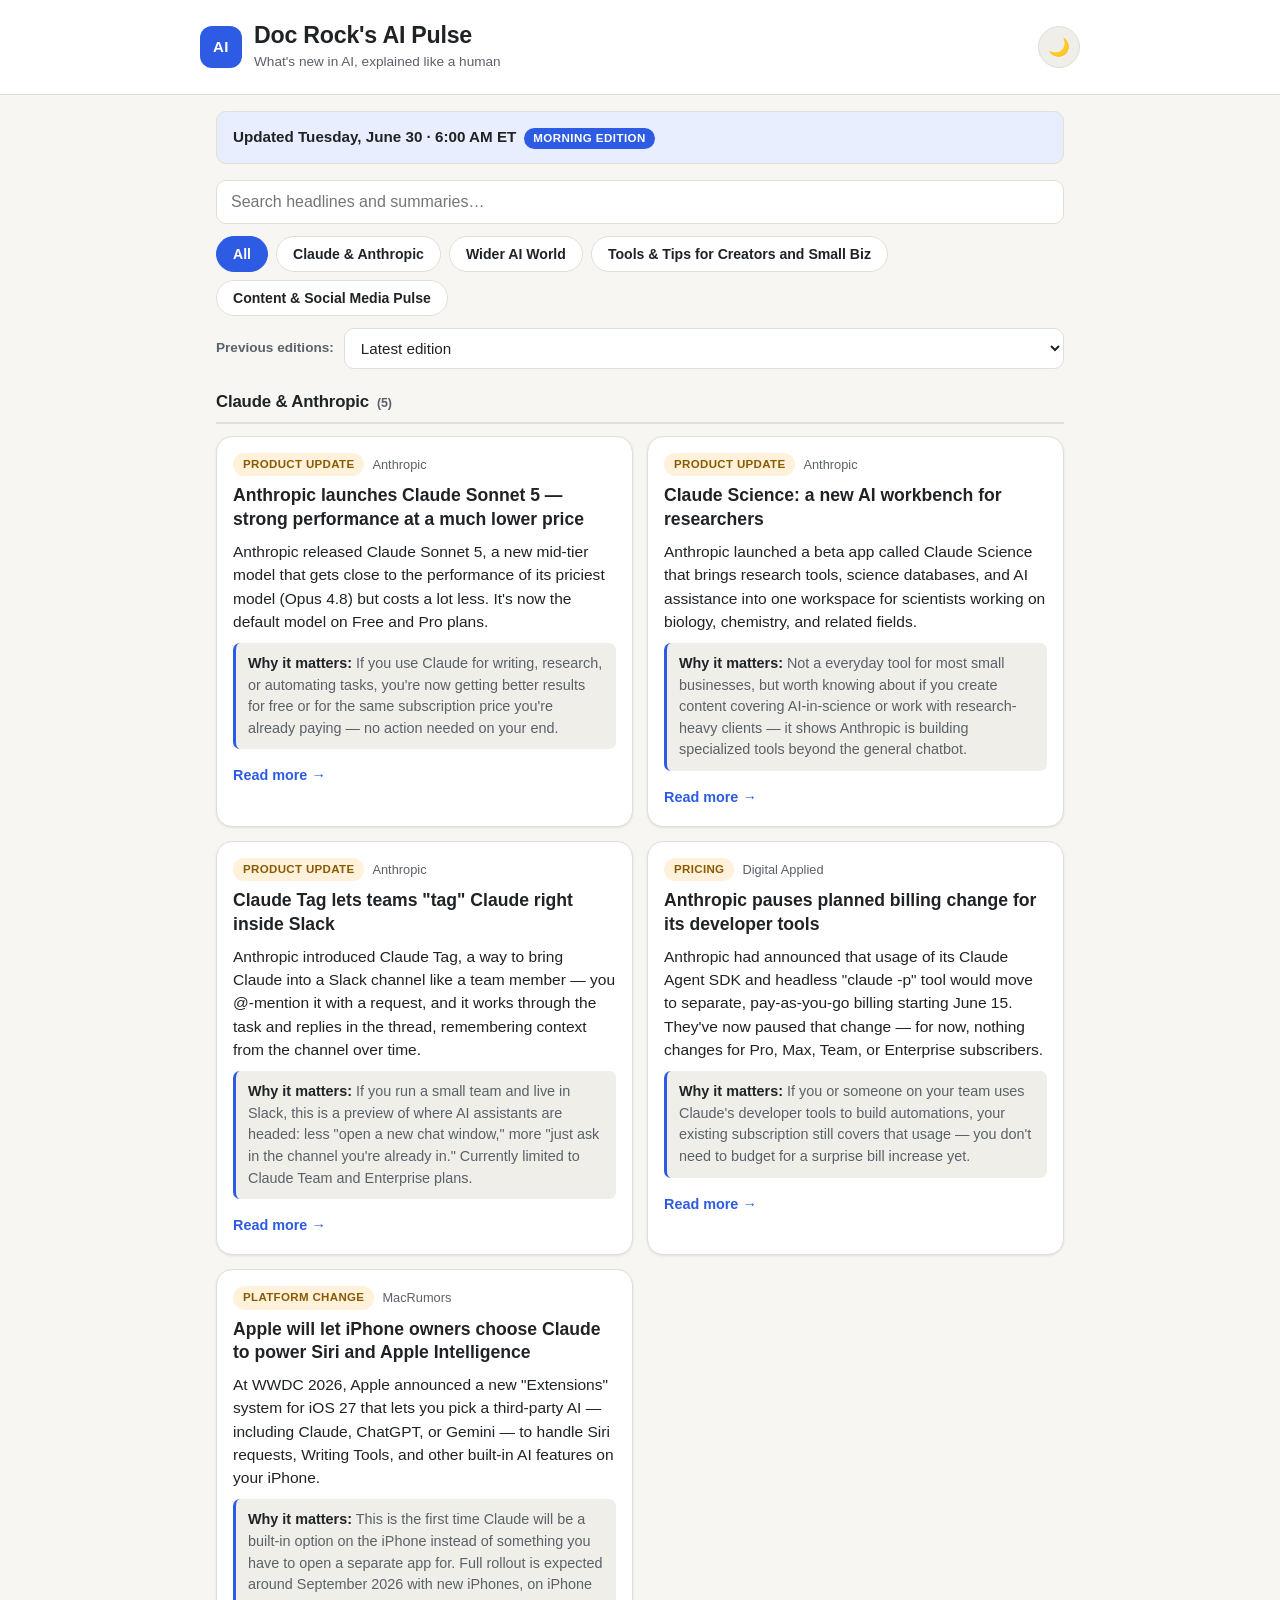
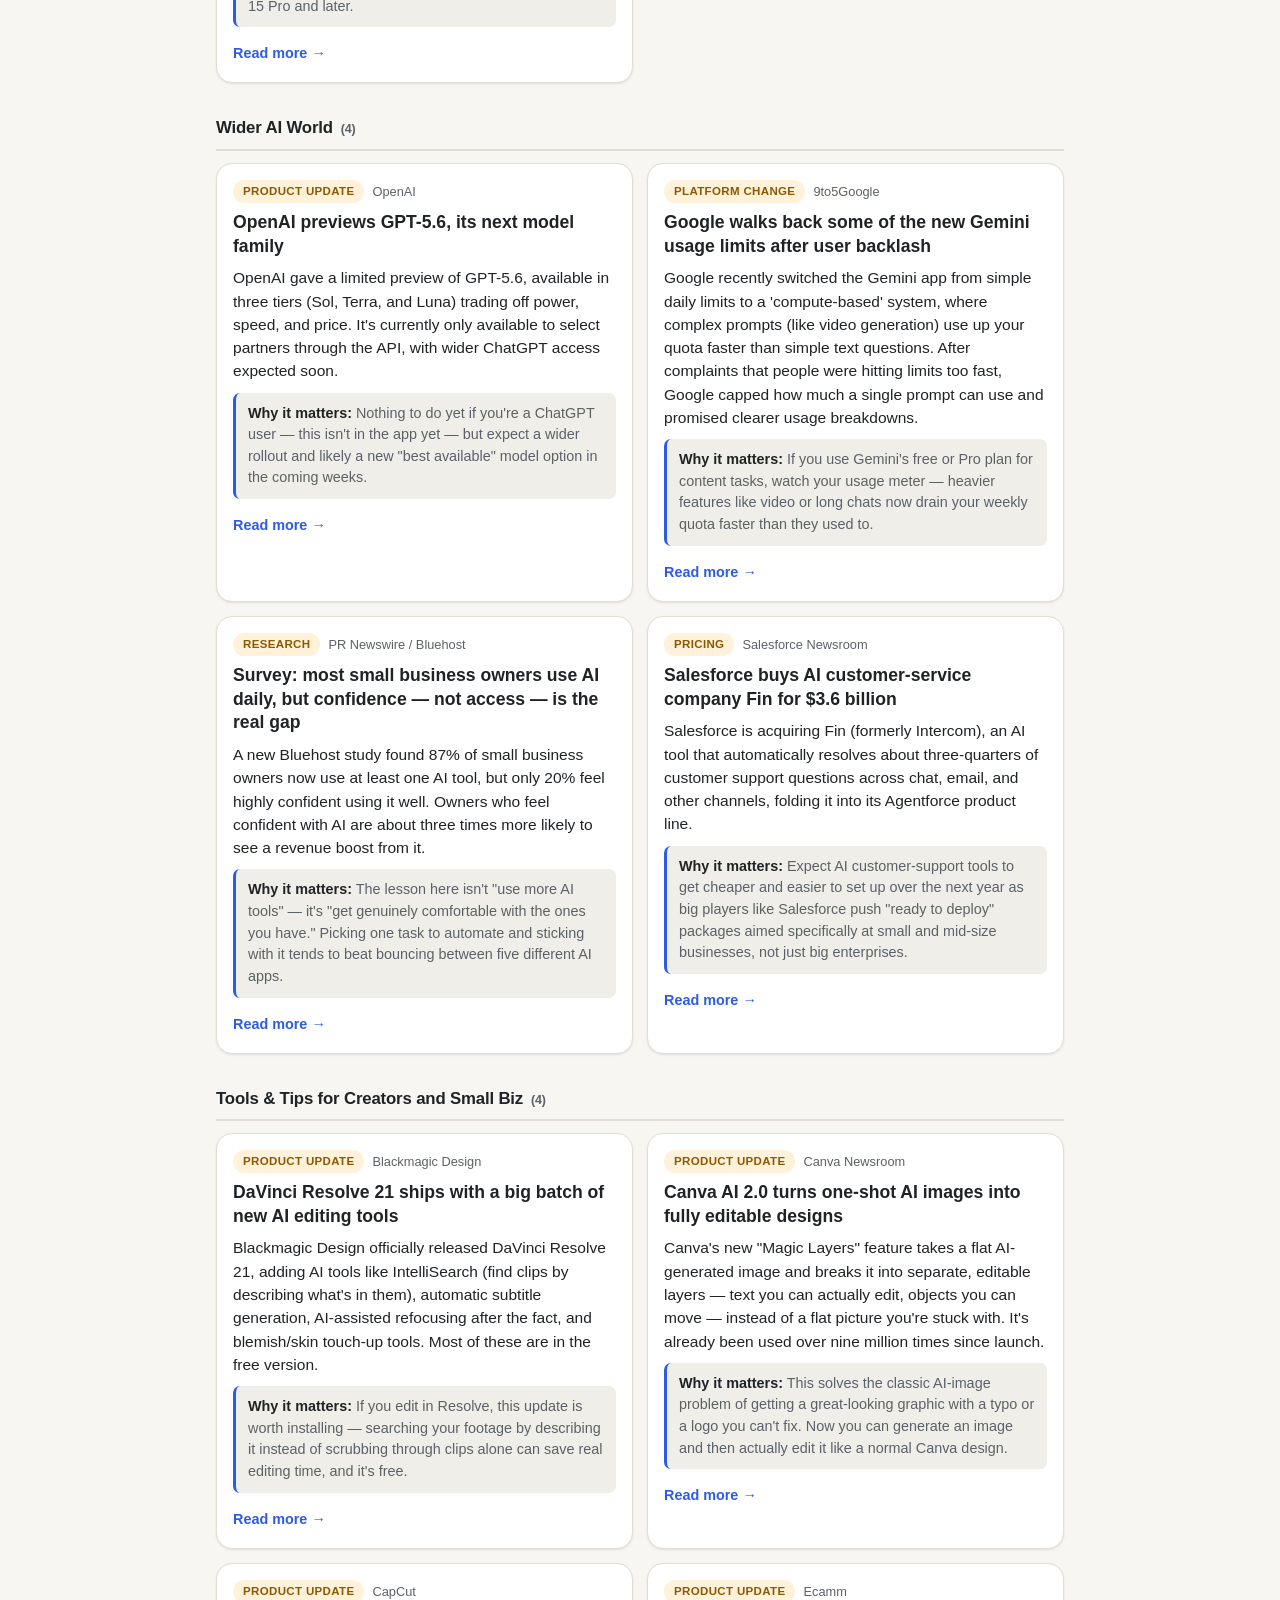
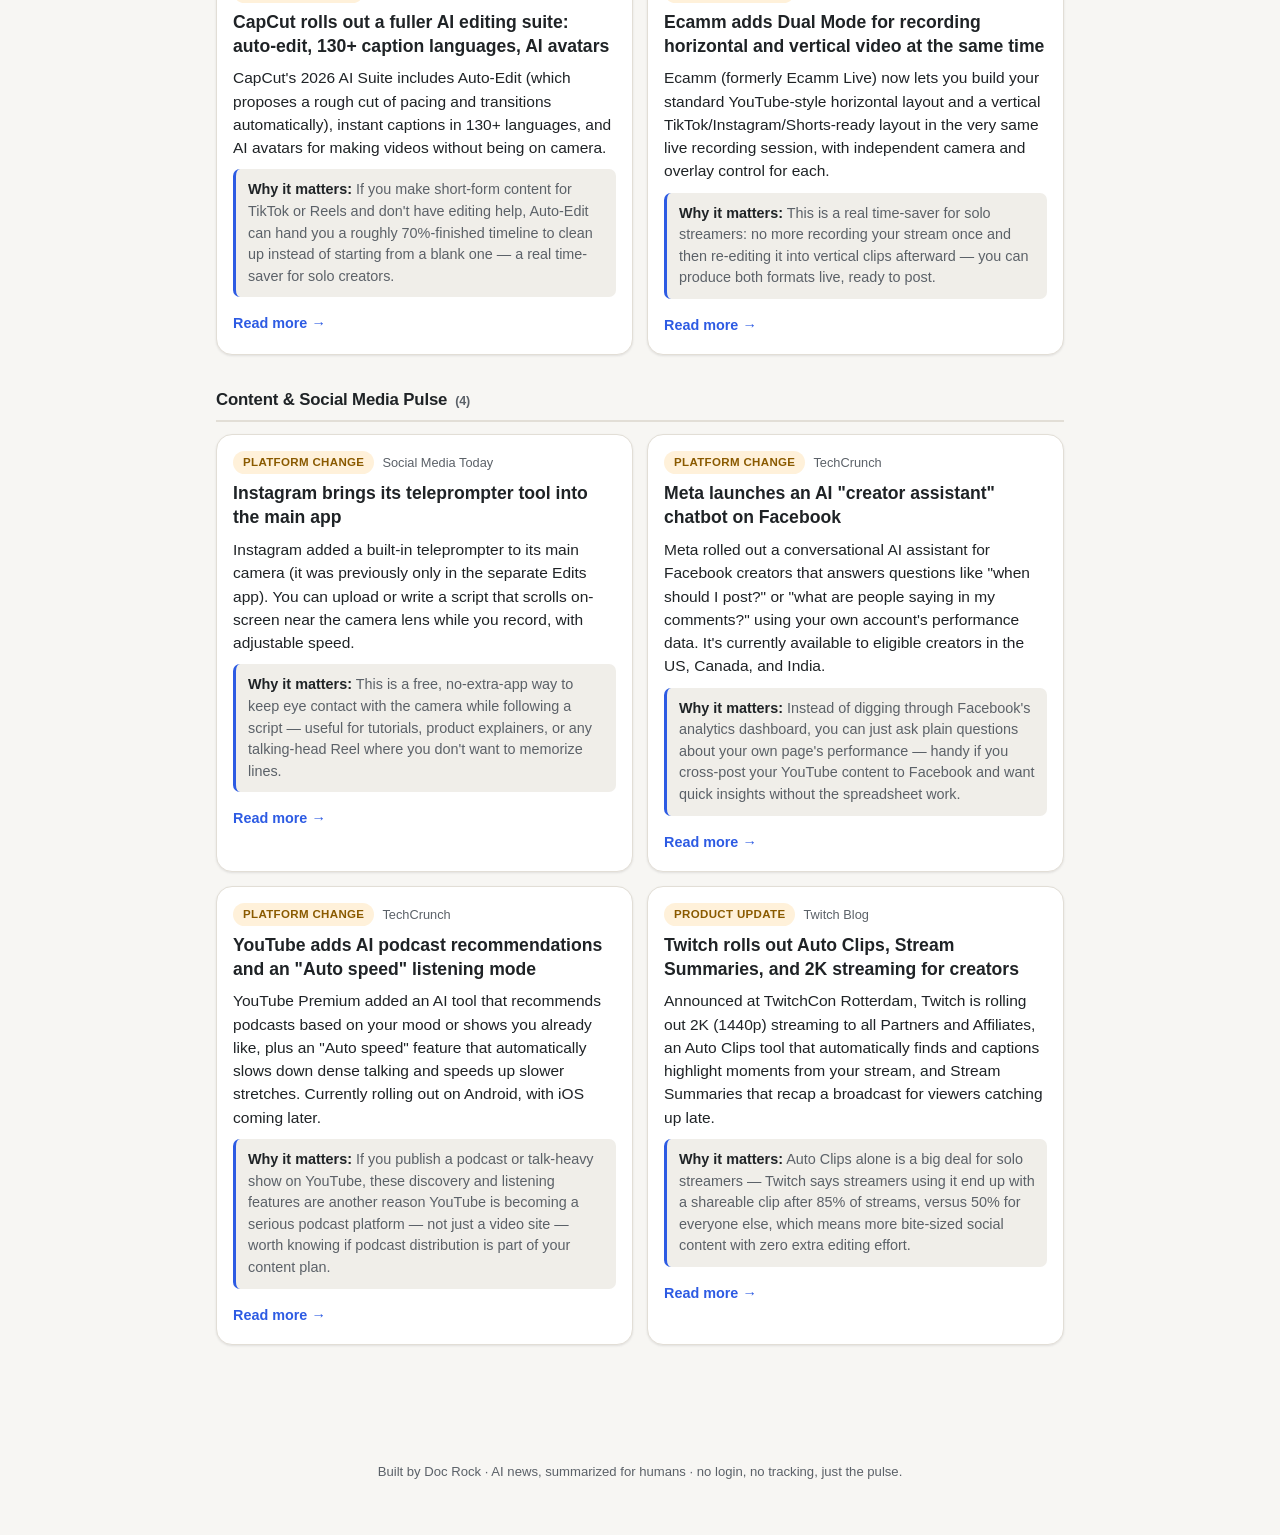
==== index.html @ c7adde3b "Initial build: Doc Rock's AI Pulse dashboard Static GitHub Pages site with category-filtered, search" ====
<!DOCTYPE html>
<html lang="en">
<head>
<meta charset="UTF-8">
<meta name="viewport" content="width=device-width, initial-scale=1.0">
<title>Doc Rock's AI Pulse</title>
<meta name="description" content="A friendly, no-jargon roundup of what's happening in AI today — for creators and small business owners.">
<link rel="stylesheet" href="assets/style.css">
</head>
<body>

<header class="site-header">
  <div class="wrap header-row">
    <div class="brand">
      <span class="brand-mark">AI</span>
      <div class="brand-text">
        <h1>Doc Rock's AI Pulse</h1>
        <p class="tagline">What's new in AI, explained like a human</p>
      </div>
    </div>
    <button id="theme-toggle" class="theme-toggle" type="button" aria-label="Switch to dark mode">
      <span aria-hidden="true">🌙</span>
    </button>
  </div>
</header>

<div class="wrap">

  <section id="status-banner" class="status-banner" aria-live="polite">
    <p id="status-text" class="status-text">Loading the latest update…</p>
  </section>

  <section class="controls">
    <div class="control-row">
      <label for="search-input" class="visually-hidden">Search news</label>
      <input
        type="search"
        id="search-input"
        class="search-input"
        placeholder="Search headlines and summaries…"
        autocomplete="off"
      >
    </div>

    <div class="control-row">
      <div id="category-filters" class="category-filters" role="tablist" aria-label="Filter by category">
        <button type="button" class="pill is-active" data-category="all" role="tab" aria-selected="true">All</button>
      </div>
    </div>

    <div class="control-row">
      <label for="archive-select" class="archive-label">Previous editions:</label>
      <select id="archive-select" class="archive-select">
        <option value="">Loading editions…</option>
      </select>
    </div>
  </section>

  <main id="content">
    <div id="loading-state" class="state-message">
      <p>Fetching the latest AI news…</p>
    </div>

    <div id="empty-state" class="state-message" hidden>
      <p>No news yet for this edition. Check back soon!</p>
    </div>

    <div id="error-state" class="state-message" hidden>
      <p>Couldn't load the news feed right now. Try refreshing the page in a bit.</p>
    </div>

    <div id="no-results-state" class="state-message" hidden>
      <p>No stories match your search or filter. Try clearing one of them.</p>
    </div>

    <div id="categories-container"></div>
  </main>

  <footer class="site-footer">
    <p>Built by Doc Rock &middot; AI news, summarized for humans &middot; no login, no tracking, just the pulse.</p>
  </footer>

</div>

<script src="assets/app.js"></script>
</body>
</html>
---- assets/style.css ----
/* ===========================================================
   Doc Rock's AI Pulse — styles
   Mobile-first, clean, big readable text, light theme default.
   =========================================================== */

:root {
  --bg: #f7f6f3;
  --surface: #ffffff;
  --surface-alt: #f0eee9;
  --border: #e2ded6;
  --text: #1f2326;
  --text-muted: #5b6168;
  --accent: #2d5be3;
  --accent-contrast: #ffffff;
  --accent-soft: #e8eefd;
  --tag-bg: #fff1da;
  --tag-text: #8a5a00;
  --shadow: 0 1px 3px rgba(20, 20, 30, 0.06), 0 1px 2px rgba(20, 20, 30, 0.04);
  --radius-lg: 16px;
  --radius-md: 10px;
  --radius-sm: 7px;
  --max-width: 880px;
  --font-body: -apple-system, BlinkMacSystemFont, "Segoe UI", Roboto, Helvetica, Arial, sans-serif;
}

[data-theme="dark"] {
  --bg: #14161a;
  --surface: #1e2126;
  --surface-alt: #262a31;
  --border: #33373f;
  --text: #f1f1ef;
  --text-muted: #a3a9b3;
  --accent: #6f95ff;
  --accent-contrast: #0d1117;
  --accent-soft: #1c2740;
  --tag-bg: #3a3120;
  --tag-text: #f3c463;
  --shadow: 0 1px 3px rgba(0, 0, 0, 0.4), 0 1px 2px rgba(0, 0, 0, 0.3);
}

* {
  box-sizing: border-box;
}

html {
  -webkit-text-size-adjust: 100%;
}

body {
  margin: 0;
  font-family: var(--font-body);
  background: var(--bg);
  color: var(--text);
  font-size: 17px;
  line-height: 1.5;
  -webkit-font-smoothing: antialiased;
  transition: background-color 0.2s ease, color 0.2s ease;
}

.wrap {
  max-width: var(--max-width);
  margin: 0 auto;
  padding: 0 16px;
}

.visually-hidden {
  position: absolute;
  width: 1px;
  height: 1px;
  padding: 0;
  margin: -1px;
  overflow: hidden;
  clip: rect(0, 0, 0, 0);
  white-space: nowrap;
  border: 0;
}

a {
  color: var(--accent);
}

/* ---------- Header ---------- */

.site-header {
  background: var(--surface);
  border-bottom: 1px solid var(--border);
}

.header-row {
  display: flex;
  align-items: center;
  justify-content: space-between;
  gap: 12px;
  padding: 18px 16px;
}

.brand {
  display: flex;
  align-items: center;
  gap: 12px;
  min-width: 0;
}

.brand-mark {
  flex-shrink: 0;
  display: inline-flex;
  align-items: center;
  justify-content: center;
  width: 42px;
  height: 42px;
  border-radius: 12px;
  background: var(--accent);
  color: var(--accent-contrast);
  font-weight: 800;
  font-size: 15px;
  letter-spacing: 0.5px;
}

.brand-text h1 {
  margin: 0;
  font-size: 1.25rem;
  font-weight: 800;
  letter-spacing: -0.01em;
  line-height: 1.2;
}

.tagline {
  margin: 2px 0 0;
  font-size: 0.85rem;
  color: var(--text-muted);
}

.theme-toggle {
  flex-shrink: 0;
  width: 42px;
  height: 42px;
  border-radius: 50%;
  border: 1px solid var(--border);
  background: var(--surface-alt);
  font-size: 1.1rem;
  cursor: pointer;
  display: flex;
  align-items: center;
  justify-content: center;
}

.theme-toggle:hover {
  background: var(--accent-soft);
}

/* ---------- Status banner ---------- */

.status-banner {
  margin-top: 16px;
  background: var(--accent-soft);
  border: 1px solid var(--border);
  border-radius: var(--radius-md);
  padding: 14px 16px;
}

.status-text {
  margin: 0;
  font-size: 0.95rem;
  font-weight: 600;
  color: var(--text);
}

.status-text .edition-badge {
  display: inline-block;
  margin-left: 8px;
  padding: 2px 9px;
  border-radius: 999px;
  background: var(--accent);
  color: var(--accent-contrast);
  font-size: 0.72rem;
  font-weight: 700;
  text-transform: uppercase;
  letter-spacing: 0.04em;
  vertical-align: middle;
}

/* ---------- Controls ---------- */

.controls {
  margin-top: 16px;
  display: flex;
  flex-direction: column;
  gap: 12px;
}

.control-row {
  display: flex;
  flex-wrap: wrap;
  align-items: center;
  gap: 10px;
}

.search-input {
  width: 100%;
  padding: 12px 14px;
  font-size: 1rem;
  border: 1px solid var(--border);
  border-radius: var(--radius-md);
  background: var(--surface);
  color: var(--text);
}

.search-input:focus {
  outline: 2px solid var(--accent);
  outline-offset: 1px;
}

.category-filters {
  display: flex;
  flex-wrap: wrap;
  gap: 8px;
  width: 100%;
}

.pill {
  flex: 0 0 auto;
  padding: 9px 16px;
  border-radius: 999px;
  border: 1px solid var(--border);
  background: var(--surface);
  color: var(--text);
  font-size: 0.88rem;
  font-weight: 600;
  cursor: pointer;
  white-space: nowrap;
}

.pill:hover {
  background: var(--surface-alt);
}

.pill.is-active {
  background: var(--accent);
  border-color: var(--accent);
  color: var(--accent-contrast);
}

.archive-label {
  font-size: 0.85rem;
  color: var(--text-muted);
  font-weight: 600;
  flex: 0 0 auto;
}

.archive-select {
  flex: 1 1 200px;
  padding: 10px 12px;
  font-size: 0.95rem;
  border: 1px solid var(--border);
  border-radius: var(--radius-md);
  background: var(--surface);
  color: var(--text);
  min-width: 0;
}

/* ---------- Main content / states ---------- */

main {
  margin-top: 20px;
  padding-bottom: 48px;
}

.state-message {
  text-align: center;
  padding: 40px 16px;
  color: var(--text-muted);
  font-size: 1rem;
}

/* ---------- Category sections ---------- */

.category-section {
  margin-bottom: 32px;
}

.category-section[hidden] {
  display: none;
}

.category-heading {
  display: flex;
  align-items: baseline;
  gap: 8px;
  margin: 0 0 12px;
  font-size: 1.05rem;
  font-weight: 800;
  letter-spacing: -0.01em;
  border-bottom: 2px solid var(--border);
  padding-bottom: 8px;
}

.category-count {
  font-size: 0.78rem;
  font-weight: 600;
  color: var(--text-muted);
}

.card-list {
  display: flex;
  flex-direction: column;
  gap: 12px;
}

/* ---------- News card ---------- */

.card {
  background: var(--surface);
  border: 1px solid var(--border);
  border-radius: var(--radius-lg);
  padding: 16px;
  box-shadow: var(--shadow);
}

.card-top {
  display: flex;
  flex-wrap: wrap;
  align-items: center;
  gap: 8px;
  margin-bottom: 8px;
}

.card-tag {
  display: inline-block;
  padding: 3px 10px;
  border-radius: 999px;
  background: var(--tag-bg);
  color: var(--tag-text);
  font-size: 0.72rem;
  font-weight: 700;
  text-transform: uppercase;
  letter-spacing: 0.03em;
}

.card-source {
  font-size: 0.8rem;
  color: var(--text-muted);
}

.card h3 {
  margin: 0 0 8px;
  font-size: 1.1rem;
  line-height: 1.35;
  font-weight: 750;
}

.card h3 a {
  color: var(--text);
  text-decoration: none;
}

.card h3 a:hover {
  color: var(--accent);
  text-decoration: underline;
}

.card-summary {
  margin: 0 0 10px;
  color: var(--text);
  font-size: 0.97rem;
}

.card-why {
  margin: 0 0 12px;
  padding: 10px 12px;
  background: var(--surface-alt);
  border-left: 3px solid var(--accent);
  border-radius: var(--radius-sm);
  font-size: 0.9rem;
  color: var(--text-muted);
}

.card-why strong {
  color: var(--text);
}

.card-link {
  display: inline-flex;
  align-items: center;
  gap: 6px;
  font-size: 0.9rem;
  font-weight: 700;
  text-decoration: none;
}

.card-link:hover {
  text-decoration: underline;
}

/* ---------- Footer ---------- */

.site-footer {
  text-align: center;
  padding: 24px 16px 40px;
  color: var(--text-muted);
  font-size: 0.82rem;
}

/* ---------- Larger screens ---------- */

@media (min-width: 600px) {
  body {
    font-size: 18px;
  }

  .brand-text h1 {
    font-size: 1.45rem;
  }

  .control-row {
    flex-wrap: nowrap;
  }

  .search-input {
    width: auto;
    flex: 1 1 auto;
  }
}

@media (min-width: 700px) {
  .card-list {
    display: grid;
    grid-template-columns: repeat(2, 1fr);
    gap: 14px;
  }
}

@media (min-width: 860px) {
  .header-row {
    padding: 22px 0;
  }
}
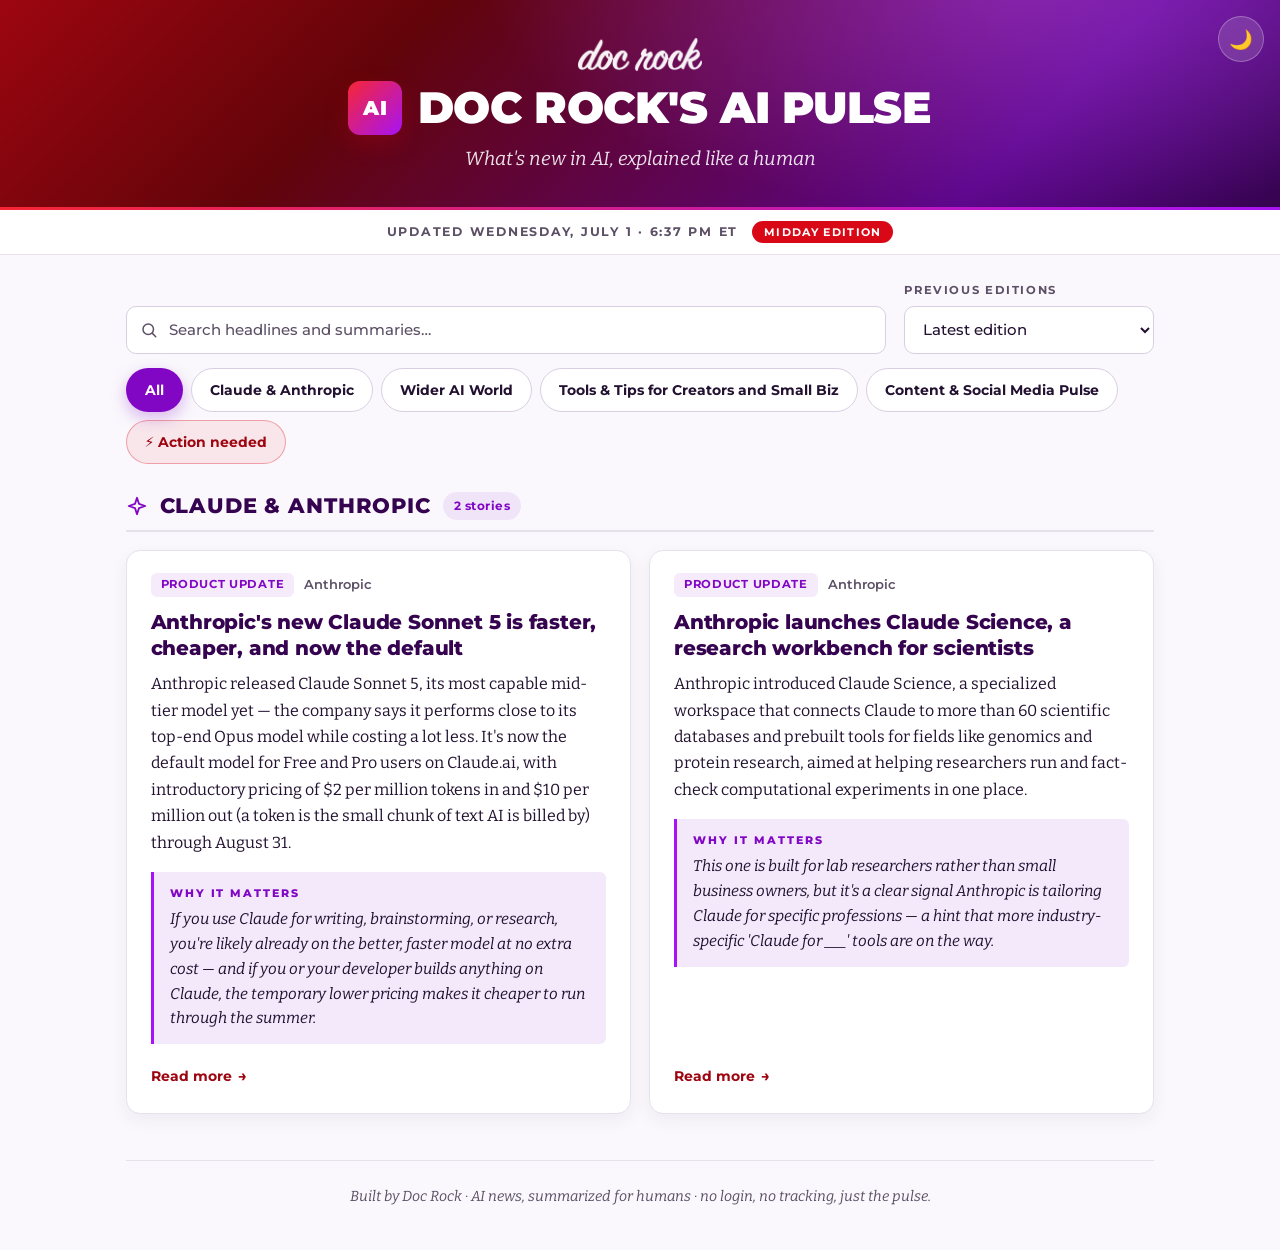
==== commit 3d5cc677: "Build the restyle: new masthead, tokens-based styles, Track A UI Recreates the Claude Design prototy" ====
--- a/index.html
+++ b/index.html
@@ -5,72 +5,101 @@
 <meta name="viewport" content="width=device-width, initial-scale=1.0">
 <title>Doc Rock's AI Pulse</title>
 <meta name="description" content="A friendly, no-jargon roundup of what's happening in AI today — for creators and small business owners.">
+<link rel="stylesheet" href="assets/fonts.css">
+<link rel="stylesheet" href="pulse-tokens.css">
 <link rel="stylesheet" href="assets/style.css">
 </head>
 <body>
 
 <header class="site-header">
-  <div class="wrap header-row">
-    <div class="brand">
-      <span class="brand-mark">AI</span>
-      <div class="brand-text">
-        <h1>Doc Rock's AI Pulse</h1>
-        <p class="tagline">What's new in AI, explained like a human</p>
-      </div>
+  <div class="masthead-glow" aria-hidden="true"></div>
+  <div class="masthead-content">
+    <img class="masthead-logotype" src="assets/doc-rock-logotype.png" alt="doc rock">
+    <div class="brand-row">
+      <span class="brand-mark" aria-hidden="true">AI</span>
+      <h1>Doc Rock's AI Pulse</h1>
     </div>
-    <button id="theme-toggle" class="theme-toggle" type="button" aria-label="Switch to dark mode">
-      <span aria-hidden="true">🌙</span>
-    </button>
+    <p class="tagline">What's new in AI, explained like a human</p>
   </div>
+  <button id="theme-toggle" class="theme-toggle" type="button" aria-label="Switch to dark mode">
+    <span aria-hidden="true">🌙</span>
+  </button>
+  <div class="masthead-rule" aria-hidden="true"></div>
 </header>
+
+<section id="status-banner" class="status-banner" aria-live="polite">
+  <p id="status-text" class="status-text">Loading the latest update…</p>
+</section>
 
 <div class="wrap">
 
-  <section id="status-banner" class="status-banner" aria-live="polite">
-    <p id="status-text" class="status-text">Loading the latest update…</p>
-  </section>
-
   <section class="controls">
-    <div class="control-row">
-      <label for="search-input" class="visually-hidden">Search news</label>
-      <input
-        type="search"
-        id="search-input"
-        class="search-input"
-        placeholder="Search headlines and summaries…"
-        autocomplete="off"
-      >
-    </div>
-
-    <div class="control-row">
-      <div id="category-filters" class="category-filters" role="tablist" aria-label="Filter by category">
-        <button type="button" class="pill is-active" data-category="all" role="tab" aria-selected="true">All</button>
+    <div class="control-fields">
+      <div class="search-wrap">
+        <svg class="search-icon" aria-hidden="true" viewBox="0 0 24 24" fill="none" stroke="currentColor" stroke-width="2" stroke-linecap="round" stroke-linejoin="round"><path d="M11 4a7 7 0 1 0 0 14a7 7 0 1 0 0-14M16.2 16.2L21 21"/></svg>
+        <label for="search-input" class="visually-hidden">Search news</label>
+        <input
+          type="search"
+          id="search-input"
+          class="search-input"
+          placeholder="Search headlines and summaries…"
+          autocomplete="off"
+        >
+      </div>
+      <div class="archive-group">
+        <label for="archive-select" class="archive-label">Previous editions</label>
+        <select id="archive-select" class="archive-select">
+          <option value="">Loading editions…</option>
+        </select>
       </div>
     </div>
 
-    <div class="control-row">
-      <label for="archive-select" class="archive-label">Previous editions:</label>
-      <select id="archive-select" class="archive-select">
-        <option value="">Loading editions…</option>
-      </select>
-    </div>
+    <div id="category-filters" class="category-filters" role="tablist" aria-label="Filter by category"></div>
   </section>
 
   <main id="content">
     <div id="loading-state" class="state-message">
-      <p>Fetching the latest AI news…</p>
+      <p class="loading-line"><span class="loading-dot" aria-hidden="true"></span>Fetching the latest AI news…</p>
+      <div class="skeleton-grid" aria-hidden="true">
+        <div class="skeleton-card">
+          <div class="skeleton-row">
+            <div class="skeleton-bar" style="height:22px;width:96px;"></div>
+            <div class="skeleton-bar" style="height:22px;width:70px;animation-delay:0.15s;"></div>
+          </div>
+          <div class="skeleton-bar" style="height:18px;width:82%;animation-delay:0.3s;"></div>
+          <div class="skeleton-bar" style="height:12px;width:100%;animation-delay:0.45s;"></div>
+          <div class="skeleton-bar" style="height:12px;width:94%;animation-delay:0.6s;"></div>
+          <div class="skeleton-bar" style="height:46px;width:100%;animation-delay:0.75s;"></div>
+        </div>
+        <div class="skeleton-card skeleton-card--second">
+          <div class="skeleton-row">
+            <div class="skeleton-bar" style="height:22px;width:96px;animation-delay:0.2s;"></div>
+            <div class="skeleton-bar" style="height:22px;width:70px;animation-delay:0.35s;"></div>
+          </div>
+          <div class="skeleton-bar" style="height:18px;width:82%;animation-delay:0.5s;"></div>
+          <div class="skeleton-bar" style="height:12px;width:100%;animation-delay:0.65s;"></div>
+          <div class="skeleton-bar" style="height:12px;width:94%;animation-delay:0.8s;"></div>
+          <div class="skeleton-bar" style="height:46px;width:100%;animation-delay:0.95s;"></div>
+        </div>
+      </div>
     </div>
 
-    <div id="empty-state" class="state-message" hidden>
-      <p>No news yet for this edition. Check back soon!</p>
+    <div id="empty-state" class="state-panel" hidden>
+      <svg class="state-icon" aria-hidden="true" viewBox="0 0 24 24" fill="none" stroke="currentColor" stroke-width="2" stroke-linecap="round" stroke-linejoin="round" style="width:34px;height:34px;"><path d="M12 8a4 4 0 1 0 0 8a4 4 0 1 0 0-8M12 2v2M12 20v2M4.9 4.9l1.4 1.4M17.7 17.7l1.4 1.4M2 12h2M20 12h2M4.9 19.1l1.4-1.4M17.7 6.3l1.4-1.4"/></svg>
+      <p class="state-kicker">Slow news day</p>
+      <p class="state-text">No news yet for this edition. Check back soon!</p>
     </div>
 
-    <div id="error-state" class="state-message" hidden>
-      <p>Couldn't load the news feed right now. Try refreshing the page in a bit.</p>
+    <div id="error-state" class="state-panel state-panel--error" hidden>
+      <svg class="state-icon state-icon--hot" aria-hidden="true" viewBox="0 0 24 24" fill="none" stroke="currentColor" stroke-width="2" stroke-linecap="round" stroke-linejoin="round" style="width:32px;height:32px;"><path d="M10.3 4.1L2.6 18a2 2 0 0 0 1.7 3h15.4a2 2 0 0 0 1.7-3L13.7 4.1a2 2 0 0 0-3.4 0M12 9v5M12 17.5v.5"/></svg>
+      <p class="state-text">Couldn't load the news feed right now. Try refreshing the page in a bit.</p>
+      <button type="button" id="error-retry" class="btn btn--hot">Refresh</button>
     </div>
 
-    <div id="no-results-state" class="state-message" hidden>
-      <p>No stories match your search or filter. Try clearing one of them.</p>
+    <div id="no-results-state" class="state-panel state-panel--wide" hidden>
+      <svg class="state-icon" aria-hidden="true" viewBox="0 0 24 24" fill="none" stroke="currentColor" stroke-width="2" stroke-linecap="round" stroke-linejoin="round" style="width:32px;height:32px;"><path d="M11 4a7 7 0 1 0 0 14a7 7 0 1 0 0-14M16.2 16.2L21 21M8.5 11h5"/></svg>
+      <p class="state-text">No stories match your search or filter. Try clearing one of them.</p>
+      <button type="button" id="clear-filters" class="btn btn--accent">Clear search &amp; filters</button>
     </div>
 
     <div id="categories-container"></div>
--- a/assets/fonts.css
+++ b/assets/fonts.css
@@ -0,0 +1,67 @@
+/* ============================================================
+   Doc Rock's AI Pulse — self-hosted fonts
+   Place this file next to the fonts/ folder (both under assets/).
+   Load BEFORE pulse-tokens.css.
+   ============================================================ */
+
+/* ---- Montserrat (display / UI) — variable, 100–900 ---- */
+@font-face {
+  font-family: "Montserrat";
+  src: url("fonts/Montserrat-Variable.woff2") format("woff2-variations"),
+       url("fonts/Montserrat-Variable.woff2") format("woff2");
+  font-weight: 100 900;
+  font-style: normal;
+  font-display: swap;
+}
+@font-face {
+  font-family: "Montserrat";
+  src: url("fonts/Montserrat-Italic-Variable.woff2") format("woff2-variations"),
+       url("fonts/Montserrat-Italic-Variable.woff2") format("woff2");
+  font-weight: 100 900;
+  font-style: italic;
+  font-display: swap;
+}
+
+/* ---- Bitter (body) ---- */
+@font-face {
+  font-family: "Bitter";
+  src: url("fonts/Bitter-Regular.ttf") format("truetype");
+  font-weight: 400;
+  font-style: normal;
+  font-display: swap;
+}
+@font-face {
+  font-family: "Bitter";
+  src: url("fonts/Bitter-Italic.ttf") format("truetype");
+  font-weight: 400;
+  font-style: italic;
+  font-display: swap;
+}
+@font-face {
+  font-family: "Bitter";
+  src: url("fonts/Bitter-Medium.ttf") format("truetype");
+  font-weight: 500;
+  font-style: normal;
+  font-display: swap;
+}
+@font-face {
+  font-family: "Bitter";
+  src: url("fonts/Bitter-MediumItalic.ttf") format("truetype");
+  font-weight: 500;
+  font-style: italic;
+  font-display: swap;
+}
+@font-face {
+  font-family: "Bitter";
+  src: url("fonts/Bitter-SemiBold.ttf") format("truetype");
+  font-weight: 600;
+  font-style: normal;
+  font-display: swap;
+}
+@font-face {
+  font-family: "Bitter";
+  src: url("fonts/Bitter-Bold.ttf") format("truetype");
+  font-weight: 700;
+  font-style: normal;
+  font-display: swap;
+}
--- a/pulse-tokens.css
+++ b/pulse-tokens.css
@@ -0,0 +1,117 @@
+/* ============================================================
+   Doc Rock's AI Pulse — design tokens (handoff)
+   Light is the site default; dark applies via [data-theme="dark"]
+   (the same attribute swap the current build uses). Values come
+   from the Doc Rock Design System; that system is dark-default,
+   so scopes are flipped here but every value is identical.
+   ============================================================ */
+
+:root {
+  /* color */
+  --color-bg: #faf8fc;
+  --color-surface: #ffffff;
+  --color-surface-alt: #f3eef8;
+  --color-text: #221130;
+  --color-text-muted: #5c4f66;
+  --color-heading: #35034f;
+  --color-border: #e6e1eb;
+  --color-border-strong: #d8cfe2;
+  --color-accent: #8207c5;
+  --color-accent-fill: #8207c5;   /* active pill / button fill, both themes */
+  --color-accent-soft: rgba(130,7,197,0.08);
+  --color-on-accent: #ffffff;
+  --color-hot: #d90816;
+  --color-hot-fill: #d90816;      /* midday badge, both themes */
+  --color-hot-soft: rgba(217,8,22,0.07);
+  --color-hot-border: rgba(217,8,22,0.32);
+  --color-link: #9d0610;
+  --color-tag-bg: rgba(130,7,197,0.08);
+  --color-tag-text: #8207c5;
+  --color-why-bg: #f3e9fb;
+  --color-why-border: #a713f6;
+  --color-badge-bg: #f3eef8;
+  --color-badge-border: #e0d6ea;
+  --color-act-surface: #fff7f7;
+  --color-skeleton: rgba(53,3,79,0.08);
+
+  /* gradients & glows (theme-constant) */
+  --grad-masthead: linear-gradient(135deg, #9d0610 0%, #62040a 30%, #5b058a 78%, #35034f 100%);
+  --grad-hot: linear-gradient(135deg, #f72634, #a713f6);
+  --grad-strip: linear-gradient(135deg, #d90816, #8207c5);
+  --glow-violet: radial-gradient(900px 400px at 80% -10%, rgba(189,78,249,0.45), rgba(189,78,249,0) 60%);
+
+  /* shadows */
+  --shadow-sm: 0 6px 18px rgba(53,3,79,0.06);
+  --shadow-md: 0 10px 30px rgba(53,3,79,0.08);
+  --shadow-glow: 0 8px 24px rgba(217,8,22,0.22);
+
+  /* type */
+  --font-display: 'Montserrat', system-ui, -apple-system, 'Segoe UI', sans-serif;
+  --font-body: 'Bitter', Georgia, 'Times New Roman', serif;
+  --text-xs: 11.5px;       /* tag chips, badges (caps, +0.06em) */
+  --text-sm: 13px;         /* sources, meta */
+  --text-dateline: 12.5px; /* caps, +0.14em */
+  --text-base: 14px;       /* pills, buttons, Read more */
+  --text-body: 16px;       /* summaries */
+  --text-why: 15.5px;      /* why-it-matters (Bitter italic) */
+  --text-lg: 20px;         /* card headlines (Montserrat 800) */
+  --text-xl: 21px;         /* section headings (caps, +0.04em) */
+  --text-masthead: clamp(25px, 2.1vw + 17px, 45px);
+  --lh-body: 1.65;
+  --lh-heading: 1.3;
+
+  /* space (4px base) */
+  --space-1: 4px;  --space-2: 8px;   --space-3: 12px;
+  --space-4: 16px; --space-5: 20px;  --space-6: 24px;
+  --space-8: 32px; --space-10: 40px; --space-12: 48px;
+
+  /* radius */
+  --radius-sm: 6px;   /* tag chips, skeleton bars */
+  --radius-md: 10px;  /* inputs, select */
+  --radius-lg: 14px;  /* news cards */
+  --radius-xl: 18px;  /* state panels */
+  --radius-pill: 999px;
+
+  /* motion */
+  --dur-fast: 0.12s;
+  --dur: 0.2s;
+  --dur-slow: 0.3s;
+  --ease: cubic-bezier(0.22, 0.61, 0.36, 1);
+  --lift: translateY(-2px);
+
+  /* layout */
+  --content-max: 1080px;
+}
+
+[data-theme="dark"] {
+  --color-bg: #1c0230;
+  --color-surface: #2a0442;
+  --color-surface-alt: #21122f;
+  --color-text: #f4ecfa;
+  --color-text-muted: #b29fc1;
+  --color-heading: #e9d6f7;
+  --color-border: rgba(255,255,255,0.10);
+  --color-border-strong: rgba(255,255,255,0.18);
+  --color-accent: #bd4ef9;
+  --color-accent-soft: rgba(189,78,249,0.16);
+  --color-hot: #f72634;
+  --color-hot-soft: rgba(247,38,52,0.14);
+  --color-hot-border: rgba(249,98,108,0.38);
+  --color-link: #f9626c;
+  --color-tag-bg: rgba(189,78,249,0.18);
+  --color-tag-text: #bd4ef9;
+  --color-why-bg: rgba(167,19,246,0.13);
+  --color-why-border: #bd4ef9;
+  --color-badge-bg: rgba(255,255,255,0.05);
+  --color-badge-border: rgba(255,255,255,0.14);
+  --color-act-surface: #310718;
+  --color-skeleton: rgba(255,255,255,0.08);
+  --shadow-sm: 0 4px 15px rgba(0,0,0,0.30);
+  --shadow-md: 0 10px 30px rgba(0,0,0,0.35);
+  --shadow-glow: 0 10px 30px rgba(217,8,22,0.30);
+}
+
+/* Reduced motion: kill the lift + skeleton pulse */
+@media (prefers-reduced-motion: reduce) {
+  * { transition-duration: 0.01ms !important; animation-duration: 0.01ms !important; }
+}
--- a/assets/style.css
+++ b/assets/style.css
@@ -1,42 +1,10 @@
 /* ===========================================================
-   Doc Rock's AI Pulse — styles
-   Mobile-first, clean, big readable text, light theme default.
+   Doc Rock's AI Pulse — component styles
+   Built to UI-README.md from the Claude Design handoff.
+   Load order: assets/fonts.css → pulse-tokens.css → this file.
+   Light is default; dark applies via [data-theme="dark"] on
+   <html> (tokens carry both palettes).
    =========================================================== */
-
-:root {
-  --bg: #f7f6f3;
-  --surface: #ffffff;
-  --surface-alt: #f0eee9;
-  --border: #e2ded6;
-  --text: #1f2326;
-  --text-muted: #5b6168;
-  --accent: #2d5be3;
-  --accent-contrast: #ffffff;
-  --accent-soft: #e8eefd;
-  --tag-bg: #fff1da;
-  --tag-text: #8a5a00;
-  --shadow: 0 1px 3px rgba(20, 20, 30, 0.06), 0 1px 2px rgba(20, 20, 30, 0.04);
-  --radius-lg: 16px;
-  --radius-md: 10px;
-  --radius-sm: 7px;
-  --max-width: 880px;
-  --font-body: -apple-system, BlinkMacSystemFont, "Segoe UI", Roboto, Helvetica, Arial, sans-serif;
-}
-
-[data-theme="dark"] {
-  --bg: #14161a;
-  --surface: #1e2126;
-  --surface-alt: #262a31;
-  --border: #33373f;
-  --text: #f1f1ef;
-  --text-muted: #a3a9b3;
-  --accent: #6f95ff;
-  --accent-contrast: #0d1117;
-  --accent-soft: #1c2740;
-  --tag-bg: #3a3120;
-  --tag-text: #f3c463;
-  --shadow: 0 1px 3px rgba(0, 0, 0, 0.4), 0 1px 2px rgba(0, 0, 0, 0.3);
-}
 
 * {
   box-sizing: border-box;
@@ -49,18 +17,24 @@
 body {
   margin: 0;
   font-family: var(--font-body);
-  background: var(--bg);
-  color: var(--text);
-  font-size: 17px;
-  line-height: 1.5;
+  background: var(--color-bg);
+  color: var(--color-text);
+  font-size: 16px;
+  line-height: var(--lh-body);
   -webkit-font-smoothing: antialiased;
-  transition: background-color 0.2s ease, color 0.2s ease;
+  transition: background-color var(--dur-slow), color var(--dur-slow);
+}
+
+@media (min-width: 600px) {
+  body {
+    font-size: 17px;
+  }
 }
 
 .wrap {
-  max-width: var(--max-width);
+  max-width: var(--content-max);
   margin: 0 auto;
-  padding: 0 16px;
+  padding: 0 clamp(16px, 2vw, 28px);
 }
 
 .visually-hidden {
@@ -75,362 +49,748 @@
   border: 0;
 }
 
-a {
-  color: var(--accent);
-}
-
-/* ---------- Header ---------- */
+:focus-visible {
+  outline: 2px solid var(--color-accent);
+  outline-offset: 2px;
+}
+
+/* .state-panel sets display:flex, which would otherwise defeat the
+   UA's [hidden] { display: none } — keep hidden meaning hidden. */
+[hidden] {
+  display: none !important;
+}
+
+/* ---------- Masthead (identical in both themes) ---------- */
 
 .site-header {
-  background: var(--surface);
-  border-bottom: 1px solid var(--border);
-}
-
-.header-row {
-  display: flex;
-  align-items: center;
-  justify-content: space-between;
-  gap: 12px;
-  padding: 18px 16px;
-}
-
-.brand {
-  display: flex;
-  align-items: center;
-  gap: 12px;
-  min-width: 0;
+  position: relative;
+  overflow: hidden;
+  background: var(--grad-masthead);
+}
+
+.masthead-glow {
+  position: absolute;
+  inset: 0;
+  background: var(--glow-violet);
+  pointer-events: none;
+}
+
+.masthead-content {
+  position: relative;
+  display: flex;
+  flex-direction: column;
+  align-items: center;
+  text-align: center;
+  gap: 10px;
+  padding: clamp(26px, 3vw, 44px) 64px clamp(24px, 2.6vw, 38px);
+}
+
+.masthead-logotype {
+  height: clamp(20px, 1.4vw + 15px, 34px);
+  width: auto;
+  opacity: 0.95;
+}
+
+.brand-row {
+  display: flex;
+  align-items: center;
+  justify-content: center;
+  flex-wrap: wrap;
+  gap: clamp(10px, 1.2vw, 16px);
 }
 
 .brand-mark {
-  flex-shrink: 0;
   display: inline-flex;
   align-items: center;
   justify-content: center;
-  width: 42px;
-  height: 42px;
+  width: clamp(38px, 2vw + 30px, 54px);
+  height: clamp(38px, 2vw + 30px, 54px);
   border-radius: 12px;
-  background: var(--accent);
-  color: var(--accent-contrast);
-  font-weight: 800;
-  font-size: 15px;
-  letter-spacing: 0.5px;
-}
-
-.brand-text h1 {
+  background: var(--grad-hot);
+  color: #ffffff;
+  font-family: var(--font-display);
+  font-weight: 900;
+  font-size: clamp(14px, 0.8vw + 11px, 20px);
+  letter-spacing: 0.04em;
+  box-shadow: var(--shadow-glow);
+}
+
+.site-header h1 {
   margin: 0;
-  font-size: 1.25rem;
-  font-weight: 800;
+  font-family: var(--font-display);
+  font-weight: 900;
+  font-size: var(--text-masthead);
+  line-height: 1.05;
   letter-spacing: -0.01em;
-  line-height: 1.2;
+  text-transform: uppercase;
+  color: #ffffff;
 }
 
 .tagline {
-  margin: 2px 0 0;
-  font-size: 0.85rem;
-  color: var(--text-muted);
+  margin: 0;
+  font-family: var(--font-body);
+  font-style: italic;
+  font-size: clamp(15px, 0.5vw + 13px, 19px);
+  line-height: 1.5;
+  color: rgba(255, 255, 255, 0.88);
 }
 
 .theme-toggle {
-  flex-shrink: 0;
-  width: 42px;
-  height: 42px;
-  border-radius: 50%;
-  border: 1px solid var(--border);
-  background: var(--surface-alt);
-  font-size: 1.1rem;
+  position: absolute;
+  top: 16px;
+  right: 16px;
+  width: 46px;
+  height: 46px;
+  border-radius: var(--radius-pill);
+  border: 1px solid rgba(255, 255, 255, 0.28);
+  background: rgba(255, 255, 255, 0.14);
+  -webkit-backdrop-filter: blur(8px);
+  backdrop-filter: blur(8px);
+  font-size: 19px;
+  line-height: 1;
   cursor: pointer;
   display: flex;
   align-items: center;
   justify-content: center;
+  transition: background var(--dur) var(--ease), transform var(--dur-fast) var(--ease);
 }
 
 .theme-toggle:hover {
-  background: var(--accent-soft);
-}
-
-/* ---------- Status banner ---------- */
+  background: rgba(255, 255, 255, 0.24);
+  transform: var(--lift);
+}
+
+.masthead-rule {
+  position: relative;
+  height: 3px;
+  background: var(--grad-hot);
+}
+
+/* ---------- Dateline bar ---------- */
 
 .status-banner {
-  margin-top: 16px;
-  background: var(--accent-soft);
-  border: 1px solid var(--border);
-  border-radius: var(--radius-md);
-  padding: 14px 16px;
+  background: var(--color-surface);
+  border-bottom: 1px solid var(--color-border);
+  transition: background-color var(--dur-slow), border-color var(--dur-slow);
 }
 
 .status-text {
   margin: 0;
-  font-size: 0.95rem;
+  display: flex;
+  flex-wrap: wrap;
+  align-items: center;
+  justify-content: center;
+  gap: 10px 14px;
+  padding: 11px 20px;
+  font-family: var(--font-display);
+  font-weight: 700;
+  font-size: var(--text-dateline);
+  letter-spacing: 0.14em;
+  text-transform: uppercase;
+  color: var(--color-text-muted);
+}
+
+.edition-badge {
+  display: inline-block;
+  padding: 4px 12px;
+  border-radius: var(--radius-pill);
+  background: var(--color-accent-fill);
+  color: #ffffff;
+  font-family: var(--font-display);
+  font-weight: 700;
+  font-size: 11px;
+  letter-spacing: 0.12em;
+  text-transform: uppercase;
+  line-height: 1.3;
+}
+
+.edition-badge--morning {
+  background: var(--color-accent-fill);
+}
+
+.edition-badge--midday {
+  background: var(--color-hot-fill);
+}
+
+.edition-badge--special {
+  background: #35034f;
+}
+
+/* ---------- Controls ---------- */
+
+.controls {
+  display: flex;
+  flex-direction: column;
+  gap: 14px;
+  padding: clamp(18px, 2vw, 26px) 0 6px;
+}
+
+.control-fields {
+  display: flex;
+  flex-wrap: wrap;
+  align-items: flex-end;
+  gap: 12px 18px;
+}
+
+.search-wrap {
+  position: relative;
+  flex: 1 1 300px;
+  min-width: 240px;
+}
+
+.search-icon {
+  position: absolute;
+  left: 14px;
+  top: 50%;
+  transform: translateY(-50%);
+  width: 18px;
+  height: 18px;
+  color: var(--color-text-muted);
+  pointer-events: none;
+}
+
+.search-input {
+  width: 100%;
+  min-height: 48px;
+  padding: 12px 16px 12px 42px;
+  font-family: var(--font-display);
+  font-weight: 500;
+  font-size: 15px;
+  color: var(--color-text);
+  background: var(--color-surface);
+  border: 1px solid var(--color-border-strong);
+  border-radius: var(--radius-md);
+  transition: border-color var(--dur) var(--ease), box-shadow var(--dur) var(--ease);
+}
+
+.search-input::placeholder {
+  color: var(--color-text-muted);
+}
+
+.search-input:focus {
+  outline: none;
+  border-color: #bd4ef9;
+  box-shadow: 0 0 0 3px rgba(189, 78, 249, 0.25);
+}
+
+.archive-group {
+  display: flex;
+  flex-direction: column;
+  gap: 6px;
+  flex: 0 1 250px;
+  min-width: 210px;
+}
+
+.archive-label {
+  font-family: var(--font-display);
+  font-weight: 700;
+  font-size: 11.5px;
+  letter-spacing: 0.14em;
+  text-transform: uppercase;
+  color: var(--color-text-muted);
+}
+
+.archive-select {
+  width: 100%;
+  min-height: 48px;
+  padding: 12px 14px;
+  font-family: var(--font-display);
+  font-weight: 500;
+  font-size: 15px;
+  color: var(--color-text);
+  background: var(--color-surface);
+  border: 1px solid var(--color-border-strong);
+  border-radius: var(--radius-md);
+  cursor: pointer;
+}
+
+.category-filters {
+  display: flex;
+  flex-wrap: wrap;
+  gap: 8px;
+}
+
+.pill {
+  display: inline-flex;
+  align-items: center;
+  gap: 8px;
+  min-height: 44px;
+  padding: 9px 18px;
+  border-radius: var(--radius-pill);
+  border: 1px solid var(--color-border-strong);
+  background: var(--color-surface);
+  color: var(--color-text);
+  font-family: var(--font-display);
+  font-weight: 700;
+  font-size: var(--text-base);
+  line-height: 1.2;
+  cursor: pointer;
+  white-space: nowrap;
+  transition: transform var(--dur-fast) var(--ease);
+}
+
+.pill:hover {
+  transform: var(--lift);
+}
+
+.pill.is-active {
+  background: var(--color-accent-fill);
+  color: #ffffff;
+  border-color: transparent;
+  box-shadow: 0 6px 16px rgba(130, 7, 197, 0.28);
+}
+
+.pill--act {
+  background: var(--color-hot-soft);
+  color: var(--color-link);
+  border: 1px solid var(--color-hot-border);
+}
+
+.pill--act.is-active {
+  background: var(--color-hot);
+  color: #ffffff;
+  border-color: transparent;
+  box-shadow: var(--shadow-glow);
+}
+
+.pill-count {
+  display: inline-flex;
+  align-items: center;
+  justify-content: center;
+  min-width: 20px;
+  height: 20px;
+  padding: 0 6px;
+  border-radius: var(--radius-pill);
+  background: rgba(217, 8, 22, 0.12);
+  color: var(--color-link);
+  font-family: var(--font-display);
+  font-weight: 800;
+  font-size: 11.5px;
+}
+
+[data-theme="dark"] .pill-count {
+  background: rgba(249, 98, 108, 0.20);
+}
+
+.pill--act.is-active .pill-count {
+  background: rgba(255, 255, 255, 0.25);
+  color: #ffffff;
+}
+
+/* ---------- Main / category sections ---------- */
+
+main {
+  padding: 22px 0 8px;
+}
+
+.category-section {
+  margin-bottom: clamp(28px, 3vw, 42px);
+}
+
+.category-heading {
+  display: flex;
+  flex-wrap: wrap;
+  align-items: center;
+  gap: 12px;
+  border-bottom: 2px solid var(--color-border);
+  padding-bottom: 10px;
+  margin-bottom: 18px;
+}
+
+.category-icon {
+  width: 22px;
+  height: 22px;
+  flex: none;
+  color: var(--color-tag-text);
+}
+
+.category-heading h2 {
+  margin: 0;
+  font-family: var(--font-display);
+  font-weight: 800;
+  font-size: clamp(17px, 0.5vw + 15px, 21px);
+  line-height: 1.25;
+  letter-spacing: 0.04em;
+  text-transform: uppercase;
+  color: var(--color-heading);
+}
+
+.category-count {
+  display: inline-block;
+  padding: 4px 11px;
+  border-radius: var(--radius-pill);
+  background: var(--color-tag-bg);
+  color: var(--color-tag-text);
+  font-family: var(--font-display);
+  font-weight: 700;
+  font-size: 12px;
+  letter-spacing: 0.04em;
+}
+
+.card-list {
+  display: grid;
+  grid-template-columns: repeat(auto-fill, minmax(min(100%, 340px), 1fr));
+  gap: 18px;
+  align-items: stretch;
+}
+
+/* ---------- News card ---------- */
+
+.card {
+  position: relative;
+  display: flex;
+  flex-direction: column;
+  background: var(--color-surface);
+  border: 1px solid var(--color-border);
+  border-radius: var(--radius-lg);
+  box-shadow: var(--shadow-sm);
+  padding: 22px 24px 20px;
+  overflow: hidden;
+  transition: transform var(--dur) var(--ease);
+}
+
+.card:hover {
+  transform: var(--lift);
+}
+
+.card-top {
+  display: flex;
+  flex-wrap: wrap;
+  align-items: center;
+  gap: 10px;
+  margin-bottom: 12px;
+}
+
+.card-tag {
+  display: inline-block;
+  padding: 5px 10px;
+  border-radius: var(--radius-sm);
+  background: var(--color-tag-bg);
+  color: var(--color-tag-text);
+  font-family: var(--font-display);
+  font-weight: 700;
+  font-size: var(--text-xs);
+  letter-spacing: 0.06em;
+  text-transform: uppercase;
+  line-height: 1.2;
+}
+
+.card-source {
+  font-family: var(--font-display);
   font-weight: 600;
-  color: var(--text);
-}
-
-.status-text .edition-badge {
-  display: inline-block;
-  margin-left: 8px;
-  padding: 2px 9px;
-  border-radius: 999px;
-  background: var(--accent);
-  color: var(--accent-contrast);
-  font-size: 0.72rem;
+  font-size: var(--text-sm);
+  color: var(--color-text-muted);
+}
+
+.card h3 {
+  margin: 0 0 10px;
+  font-family: var(--font-display);
+  font-weight: 800;
+  font-size: var(--text-lg);
+  line-height: 1.32;
+  letter-spacing: -0.01em;
+}
+
+.card h3 a {
+  color: var(--color-heading);
+  text-decoration: none;
+  transition: color var(--dur) var(--ease);
+}
+
+.card h3 a:hover {
+  color: var(--color-link);
+  text-decoration: underline;
+  text-underline-offset: 3px;
+}
+
+.card-summary {
+  margin: 0 0 16px;
+  font-family: var(--font-body);
+  font-weight: 400;
+  font-size: var(--text-body);
+  line-height: var(--lh-body);
+  color: var(--color-text);
+}
+
+.card-why {
+  background: var(--color-why-bg);
+  border-left: 3px solid var(--color-why-border);
+  border-radius: 0 var(--radius-sm) var(--radius-sm) 0;
+  padding: 12px 16px 13px;
+  margin: 0 0 16px;
+}
+
+.card-why-label {
+  display: block;
+  font-family: var(--font-display);
+  font-weight: 800;
+  font-size: 11px;
+  letter-spacing: 0.18em;
+  text-transform: uppercase;
+  color: var(--color-tag-text);
+  margin-bottom: 5px;
+}
+
+.card-why-text {
+  display: block;
+  font-family: var(--font-body);
+  font-style: italic;
+  font-size: var(--text-why);
+  line-height: 1.6;
+  color: var(--color-text);
+}
+
+.card-footer {
+  display: flex;
+  flex-wrap: wrap;
+  align-items: center;
+  gap: 10px;
+  margin-top: auto;
+}
+
+.card-link {
+  display: inline-flex;
+  align-items: center;
+  gap: 6px;
+  font-family: var(--font-display);
   font-weight: 700;
-  text-transform: uppercase;
-  letter-spacing: 0.04em;
-  vertical-align: middle;
-}
-
-/* ---------- Controls ---------- */
-
-.controls {
-  margin-top: 16px;
+  font-size: var(--text-base);
+  color: var(--color-link);
+  text-decoration: none;
+  padding: 4px 0;
+  min-height: 24px;
+}
+
+.card-link:hover {
+  text-decoration: underline;
+  text-underline-offset: 3px;
+}
+
+.card-link .arrow {
+  font-size: 15px;
+}
+
+/* Opportunity badges — deliberately the quietest chips on the card */
+
+.card-badges {
+  display: flex;
+  flex-wrap: wrap;
+  gap: 8px;
+  margin-left: auto;
+}
+
+.badge {
+  display: inline-flex;
+  align-items: center;
+  gap: 6px;
+  padding: 5px 12px;
+  border-radius: var(--radius-pill);
+  background: var(--color-badge-bg);
+  border: 1px solid var(--color-badge-border);
+  color: var(--color-text);
+  font-family: var(--font-display);
+  font-weight: 700;
+  font-size: 12px;
+  letter-spacing: 0.02em;
+  white-space: nowrap;
+}
+
+/* Act-now variant — the loudest thing on the page, by rule */
+
+.card--act {
+  background: var(--color-act-surface);
+  border-left: 6px solid var(--color-hot);
+  box-shadow: var(--shadow-glow), var(--shadow-sm);
+}
+
+.act-strip {
+  display: flex;
+  align-items: flex-start;
+  gap: 12px;
+  background: var(--grad-strip);
+  margin: -22px -24px 18px;
+  padding: 13px 24px 14px 20px;
+}
+
+.act-bolt {
+  font-size: 20px;
+  line-height: 1.2;
+}
+
+.act-copy {
+  display: flex;
+  flex-direction: column;
+  gap: 3px;
+}
+
+.act-label {
+  font-family: var(--font-display);
+  font-weight: 800;
+  font-size: 11.5px;
+  letter-spacing: 0.16em;
+  text-transform: uppercase;
+  color: rgba(255, 255, 255, 0.92);
+}
+
+.act-note {
+  font-family: var(--font-body);
+  font-weight: 500;
+  font-size: 15.5px;
+  line-height: 1.5;
+  color: #ffffff;
+}
+
+/* ---------- States ---------- */
+
+.state-message {
+  padding: 8px 0 24px;
+}
+
+.loading-line {
+  display: flex;
+  align-items: center;
+  justify-content: center;
+  gap: 10px;
+  margin: 0 0 18px;
+  font-family: var(--font-body);
+  font-size: 16px;
+  color: var(--color-text-muted);
+}
+
+.loading-dot {
+  width: 10px;
+  height: 10px;
+  border-radius: 50%;
+  background: var(--color-tag-text);
+  animation: pulse-skel 1.2s infinite;
+}
+
+.skeleton-grid {
+  display: grid;
+  grid-template-columns: repeat(auto-fill, minmax(min(100%, 340px), 1fr));
+  gap: 18px;
+}
+
+.skeleton-card {
   display: flex;
   flex-direction: column;
   gap: 12px;
-}
-
-.control-row {
-  display: flex;
-  flex-wrap: wrap;
-  align-items: center;
+  background: var(--color-surface);
+  border: 1px solid var(--color-border);
+  border-radius: var(--radius-lg);
+  box-shadow: var(--shadow-sm);
+  padding: 22px 24px 20px;
+}
+
+.skeleton-row {
+  display: flex;
   gap: 10px;
 }
 
-.search-input {
-  width: 100%;
-  padding: 12px 14px;
-  font-size: 1rem;
-  border: 1px solid var(--border);
-  border-radius: var(--radius-md);
-  background: var(--surface);
-  color: var(--text);
-}
-
-.search-input:focus {
-  outline: 2px solid var(--accent);
-  outline-offset: 1px;
-}
-
-.category-filters {
-  display: flex;
-  flex-wrap: wrap;
-  gap: 8px;
-  width: 100%;
-}
-
-.pill {
-  flex: 0 0 auto;
-  padding: 9px 16px;
-  border-radius: 999px;
-  border: 1px solid var(--border);
-  background: var(--surface);
-  color: var(--text);
-  font-size: 0.88rem;
-  font-weight: 600;
+.skeleton-bar {
+  background: var(--color-skeleton);
+  border-radius: 6px;
+  animation: pulse-skel 1.6s infinite;
+}
+
+@keyframes pulse-skel {
+  0%, 100% { opacity: 0.5; }
+  50% { opacity: 1; }
+}
+
+.state-panel {
+  display: flex;
+  flex-direction: column;
+  align-items: center;
+  text-align: center;
+  gap: 14px;
+  background: var(--color-surface);
+  border: 1px dashed var(--color-border-strong);
+  border-radius: var(--radius-xl);
+  padding: 34px 24px;
+  margin: 8px 0 24px;
+}
+
+.state-panel--wide {
+  padding: 52px 28px;
+}
+
+.state-panel--error {
+  border: 1px solid var(--color-hot-border);
+}
+
+.state-icon {
+  color: var(--color-tag-text);
+}
+
+.state-icon--hot {
+  color: var(--color-link);
+}
+
+.state-kicker {
+  margin: 0;
+  font-family: var(--font-display);
+  font-weight: 800;
+  font-size: 11px;
+  letter-spacing: 0.18em;
+  text-transform: uppercase;
+  color: var(--color-tag-text);
+}
+
+.state-text {
+  margin: 0;
+  font-family: var(--font-body);
+  font-size: 17px;
+  line-height: 1.6;
+  color: var(--color-text);
+  max-width: 44ch;
+}
+
+.state-panel--error .state-text {
+  font-size: 16.5px;
+}
+
+.btn {
+  min-height: 44px;
+  padding: 10px 22px;
+  border-radius: var(--radius-pill);
+  border: none;
+  font-family: var(--font-display);
+  font-weight: 800;
+  font-size: var(--text-base);
   cursor: pointer;
-  white-space: nowrap;
-}
-
-.pill:hover {
-  background: var(--surface-alt);
-}
-
-.pill.is-active {
-  background: var(--accent);
-  border-color: var(--accent);
-  color: var(--accent-contrast);
-}
-
-.archive-label {
-  font-size: 0.85rem;
-  color: var(--text-muted);
-  font-weight: 600;
-  flex: 0 0 auto;
-}
-
-.archive-select {
-  flex: 1 1 200px;
-  padding: 10px 12px;
-  font-size: 0.95rem;
-  border: 1px solid var(--border);
-  border-radius: var(--radius-md);
-  background: var(--surface);
-  color: var(--text);
-  min-width: 0;
-}
-
-/* ---------- Main content / states ---------- */
-
-main {
-  margin-top: 20px;
-  padding-bottom: 48px;
-}
-
-.state-message {
+  transition: transform var(--dur-fast) var(--ease), box-shadow var(--dur) var(--ease);
+}
+
+.btn:hover {
+  transform: var(--lift);
+  box-shadow: var(--shadow-sm);
+}
+
+.btn--accent {
+  background: var(--color-accent-fill);
+  color: #ffffff;
+}
+
+.btn--hot {
+  background: var(--color-hot-soft);
+  border: 1px solid var(--color-hot-border);
+  color: var(--color-link);
+}
+
+/* ---------- Footer ---------- */
+
+.site-footer {
+  border-top: 1px solid var(--color-border);
+  padding: 24px 0 42px;
   text-align: center;
-  padding: 40px 16px;
-  color: var(--text-muted);
-  font-size: 1rem;
-}
-
-/* ---------- Category sections ---------- */
-
-.category-section {
-  margin-bottom: 32px;
-}
-
-.category-section[hidden] {
-  display: none;
-}
-
-.category-heading {
-  display: flex;
-  align-items: baseline;
-  gap: 8px;
-  margin: 0 0 12px;
-  font-size: 1.05rem;
-  font-weight: 800;
-  letter-spacing: -0.01em;
-  border-bottom: 2px solid var(--border);
-  padding-bottom: 8px;
-}
-
-.category-count {
-  font-size: 0.78rem;
-  font-weight: 600;
-  color: var(--text-muted);
-}
-
-.card-list {
-  display: flex;
-  flex-direction: column;
-  gap: 12px;
-}
-
-/* ---------- News card ---------- */
-
-.card {
-  background: var(--surface);
-  border: 1px solid var(--border);
-  border-radius: var(--radius-lg);
-  padding: 16px;
-  box-shadow: var(--shadow);
-}
-
-.card-top {
-  display: flex;
-  flex-wrap: wrap;
-  align-items: center;
-  gap: 8px;
-  margin-bottom: 8px;
-}
-
-.card-tag {
-  display: inline-block;
-  padding: 3px 10px;
-  border-radius: 999px;
-  background: var(--tag-bg);
-  color: var(--tag-text);
-  font-size: 0.72rem;
-  font-weight: 700;
-  text-transform: uppercase;
-  letter-spacing: 0.03em;
-}
-
-.card-source {
-  font-size: 0.8rem;
-  color: var(--text-muted);
-}
-
-.card h3 {
-  margin: 0 0 8px;
-  font-size: 1.1rem;
-  line-height: 1.35;
-  font-weight: 750;
-}
-
-.card h3 a {
-  color: var(--text);
-  text-decoration: none;
-}
-
-.card h3 a:hover {
-  color: var(--accent);
-  text-decoration: underline;
-}
-
-.card-summary {
-  margin: 0 0 10px;
-  color: var(--text);
-  font-size: 0.97rem;
-}
-
-.card-why {
-  margin: 0 0 12px;
-  padding: 10px 12px;
-  background: var(--surface-alt);
-  border-left: 3px solid var(--accent);
-  border-radius: var(--radius-sm);
-  font-size: 0.9rem;
-  color: var(--text-muted);
-}
-
-.card-why strong {
-  color: var(--text);
-}
-
-.card-link {
-  display: inline-flex;
-  align-items: center;
-  gap: 6px;
-  font-size: 0.9rem;
-  font-weight: 700;
-  text-decoration: none;
-}
-
-.card-link:hover {
-  text-decoration: underline;
-}
-
-/* ---------- Footer ---------- */
-
-.site-footer {
-  text-align: center;
-  padding: 24px 16px 40px;
-  color: var(--text-muted);
-  font-size: 0.82rem;
-}
-
-/* ---------- Larger screens ---------- */
-
-@media (min-width: 600px) {
-  body {
-    font-size: 18px;
-  }
-
-  .brand-text h1 {
-    font-size: 1.45rem;
-  }
-
-  .control-row {
-    flex-wrap: nowrap;
-  }
-
-  .search-input {
-    width: auto;
-    flex: 1 1 auto;
-  }
-}
-
-@media (min-width: 700px) {
-  .card-list {
-    display: grid;
-    grid-template-columns: repeat(2, 1fr);
-    gap: 14px;
-  }
-}
-
-@media (min-width: 860px) {
-  .header-row {
-    padding: 22px 0;
-  }
-}
+}
+
+.site-footer p {
+  margin: 0;
+  font-family: var(--font-body);
+  font-style: italic;
+  font-size: 14.5px;
+  line-height: 1.6;
+  color: var(--color-text-muted);
+}
